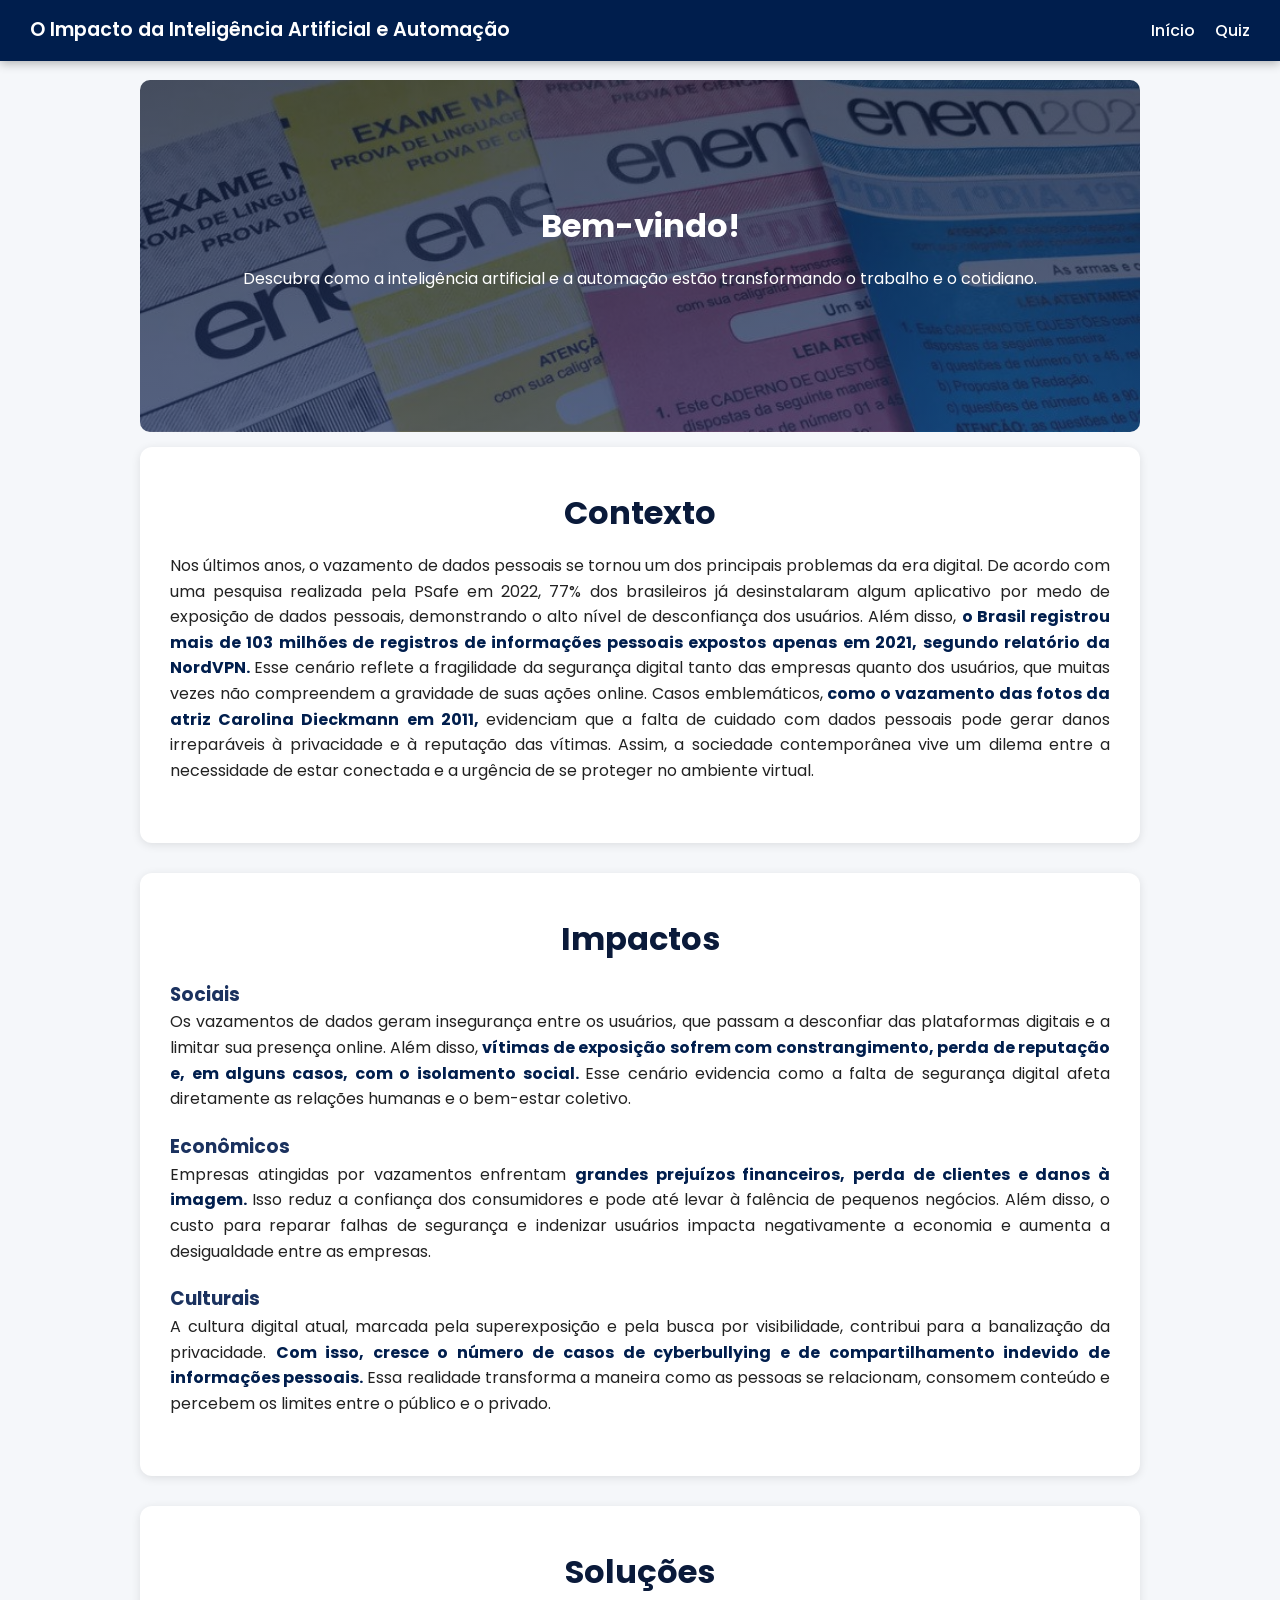
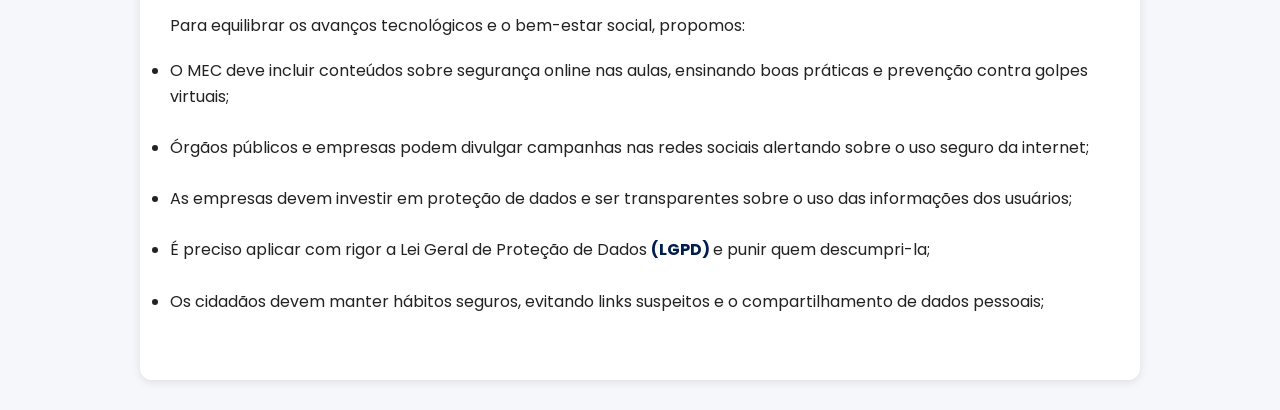
==== index.html @ 109a64a0 "Commit inicial" ====
<!DOCTYPE html>
<html lang="pt-br">
<head>
    <meta charset="UTF-8">
    <meta name="viewport" content="width=device-width, initial-scale=1.0">
    <title>IA e Automação - Site Educativo</title>
    <link rel="stylesheet" href="css/style.css">

</head>
<body>
    <header>
        <h1>O Impacto da Inteligência Artificial e Automação</h1>
        <nav>
            <ul>
                <li><a href="index.html">Início</a></li>
                <li><a href="quiz.html">Quiz</a></li>
            </ul>
        </nav>
    </header>

 
    <section id="inicio">
        <h2 class="bemvindo">Bem-vindo!</h2>
        <p> Descubra como a inteligência artificial e a automação estão transformando o trabalho e o cotidiano.</p>
    </section>

    <section id="contexto">
        <h2>Contexto</h2>
        <p>Nos últimos anos, o vazamento de dados pessoais se tornou um dos principais problemas da era digital. De acordo com uma pesquisa realizada pela PSafe em 2022,
             77% dos brasileiros já desinstalaram algum aplicativo por medo de exposição de dados pessoais, demonstrando o alto nível de desconfiança dos usuários. Além disso,
            <B> o Brasil registrou mais de 103 milhões de registros de informações pessoais expostos apenas em 2021, segundo relatório da NordVPN. </B>
    Esse cenário reflete a fragilidade da segurança digital tanto das empresas quanto dos usuários, que muitas vezes não compreendem a gravidade de suas ações online. Casos emblemáticos,<B> como o vazamento das fotos da atriz Carolina Dieckmann em 2011, </B>
    evidenciam que a falta de cuidado com dados pessoais pode gerar danos irreparáveis à privacidade e à reputação das vítimas. Assim, a sociedade contemporânea vive um dilema entre a necessidade de estar conectada e a urgência de se proteger no ambiente virtual.</p>

    </section>

 
    <section id="impactos">
        <h2>Impactos</h2>
        <h3>Sociais</h3>
        <p>Os vazamentos de dados geram insegurança entre os usuários, que passam a desconfiar das plataformas digitais e a limitar sua presença online. Além disso, <B> vítimas de exposição sofrem com constrangimento, perda de reputação e, em alguns casos, com o isolamento social. </B> Esse cenário evidencia como a falta de segurança digital afeta diretamente as relações humanas e o bem-estar coletivo.</p>
        <h3>Econômicos</h3>
        <p>Empresas atingidas por vazamentos enfrentam <B>grandes prejuízos financeiros, perda de clientes e danos à imagem. </B> Isso reduz a confiança dos consumidores e pode até levar à falência de pequenos negócios. Além disso, o custo para reparar falhas de segurança e indenizar usuários impacta negativamente a economia e aumenta a desigualdade entre as empresas.</p>
        <h3>Culturais</h3>
        <p>A cultura digital atual, marcada pela superexposição e pela busca por visibilidade, contribui para a banalização da privacidade. <b> Com isso, cresce o número de casos de cyberbullying e de compartilhamento indevido de informações pessoais.</b> Essa realidade transforma a maneira como as pessoas se relacionam, consomem conteúdo e percebem os limites entre o público e o privado.</p>
    </section>

    <section id="solucoes">
        <h2>Soluções</h2>
        <p>Para equilibrar os avanços tecnológicos e o bem-estar social, propomos:</p>
        <ul>
            <li>O MEC deve incluir conteúdos sobre segurança online nas aulas, ensinando boas práticas e prevenção contra golpes virtuais;</li><br>
            <li>Órgãos públicos e empresas podem divulgar campanhas nas redes sociais alertando sobre o uso seguro da internet;</li><br>
            <li>As empresas devem investir em proteção de dados e ser transparentes sobre o uso das informações dos usuários;</li> <br>
            <li>É preciso aplicar com rigor a Lei Geral de Proteção de Dados <b> (LGPD) </b> e punir quem descumpri-la;</li><br>
            <li>Os cidadãos devem manter hábitos seguros, evitando links suspeitos e o compartilhamento de dados pessoais;</li><br>
        </ul>
    </section>
</body>
</html>
---- css/style.css ----
@import url('https://fonts.googleapis.com/css2?family=Poppins:wght@300;400;600&display=swap');

* {
    margin: 0;
    padding: 0;
    box-sizing: border-box;
    scroll-behavior: smooth;
}

body {
    font-family: 'Poppins', sans-serif;
    background-color: #f5f7fa;
    color: #222;
    line-height: 1.6;
}

header {
    position: fixed;
    top: 0;
    width: 100%;
    background-color: #001e4d;
    color: #fff;
    display: flex;
    justify-content: space-between;
    align-items: center;
    padding: 15px 30px;
    box-shadow: 0 2px 10px rgba(0, 0, 0, 0.3);
    z-index: 1000;
}

header h1 {
    font-size: 1.2rem;
    font-weight: 600;
}

nav ul {
    display: flex;
    list-style: none;
    gap: 20px;
}

nav a {
    color: #fff;
    text-decoration: none;
    font-weight: 500;
    transition: color 0.3s;
}

nav a:hover {
    color: #4fd1c5;
}

section {
    padding: 100px 20px 60px;
    max-width: 1000px;
    margin: 0 auto;
}

section h2 {
    font-size: 2rem;
    margin-bottom: 15px;
    color: #0a1a3a;
    text-align: center;
}

section p {

    margin-bottom: 20px;
    text-align: justify;
}

#inicio p{
    text-align: center;
}

#inicio {
  text-align: center;
  background-image: 
    linear-gradient(rgba(10, 26, 58, 0.7), rgba(27, 50, 95, 0.7)), 
    url('../imagens/enem-prova.jpg');
  background-size: cover;
  background-position: center;
  background-repeat: no-repeat;
  color: #fff;
  border-radius: 10px;
  padding: 120px 20px;
  margin-top: 80px;
  margin-bottom: 15px;
}

#inicio img {
    width: 200px;
    margin-top: 20px;
    filter: drop-shadow(0 0 10px rgba(0, 0, 0, 0.4));
}

#contexto, #impactos, #solucoes {
    background-color: #fff;
    border-radius: 12px;
    padding: 40px 30px;
    margin-bottom: 30px;
    box-shadow: 0 2px 10px rgba(0, 0, 0, 0.1);
}

#contexto h3, #impactos h3, #solucoes h3 {
    margin-top: 15px;
    color: #1b325f;
}

footer {
    text-align: center;
    padding: 20px;
    background-color: #0a1a3a;
    color: #fff;
    margin-top: 50px;
}

@media (max-width: 768px) {
    nav ul {
        flex-direction: column;
        background-color: #0a1a3a;
        position: absolute;
        top: 60px;
        right: 0;
        width: 200px;
        padding: 10px;
        display: none;
    }

    nav ul.mostrar {
        display: flex;
    }

    header {
        flex-wrap: wrap;
    }

    #inicio img {
        width: 150px;
    }
}

.bemvindo{
    color: white;
}

b{
    color: #001e4d;

}
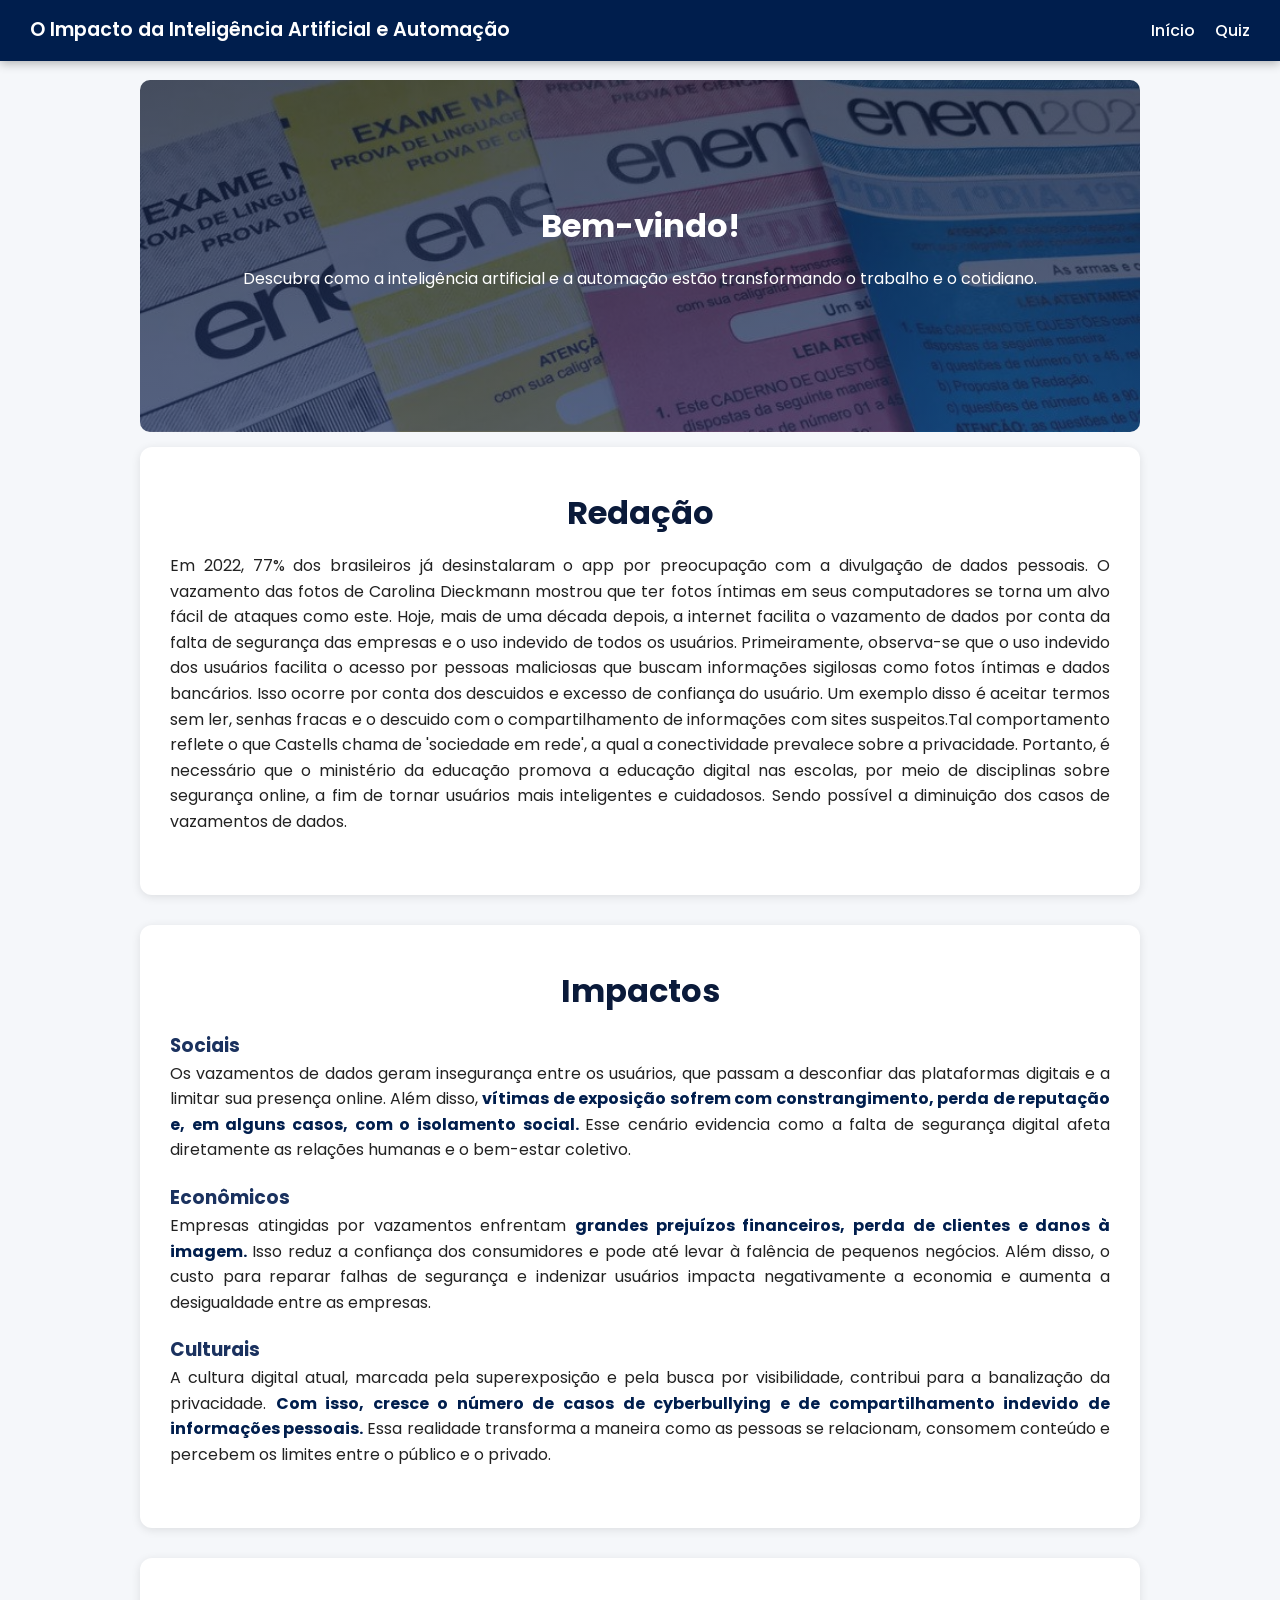
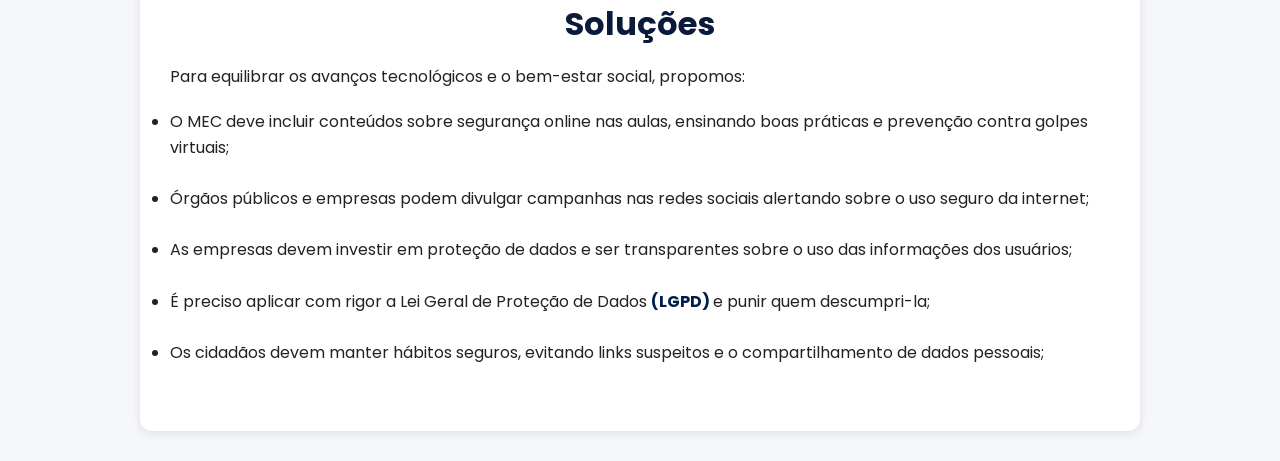
==== commit 5cdae745: "Redação adicionada" ====
--- a/index.html
+++ b/index.html
@@ -25,12 +25,12 @@
     </section>
 
     <section id="contexto">
-        <h2>Contexto</h2>
-        <p>Nos últimos anos, o vazamento de dados pessoais se tornou um dos principais problemas da era digital. De acordo com uma pesquisa realizada pela PSafe em 2022,
-             77% dos brasileiros já desinstalaram algum aplicativo por medo de exposição de dados pessoais, demonstrando o alto nível de desconfiança dos usuários. Além disso,
-            <B> o Brasil registrou mais de 103 milhões de registros de informações pessoais expostos apenas em 2021, segundo relatório da NordVPN. </B>
-    Esse cenário reflete a fragilidade da segurança digital tanto das empresas quanto dos usuários, que muitas vezes não compreendem a gravidade de suas ações online. Casos emblemáticos,<B> como o vazamento das fotos da atriz Carolina Dieckmann em 2011, </B>
-    evidenciam que a falta de cuidado com dados pessoais pode gerar danos irreparáveis à privacidade e à reputação das vítimas. Assim, a sociedade contemporânea vive um dilema entre a necessidade de estar conectada e a urgência de se proteger no ambiente virtual.</p>
+        <h2>Redação</h2>
+        <p>Em 2022, 77% dos brasileiros já desinstalaram o app por preocupação com a divulgação de dados pessoais. O vazamento das fotos de Carolina Dieckmann mostrou que ter fotos íntimas em seus computadores se torna um alvo fácil de ataques como este. Hoje, mais de uma década depois, a internet facilita o vazamento de dados por conta da falta de segurança das empresas e o uso indevido de todos os usuários. 	
+Primeiramente, observa-se que o uso indevido dos usuários facilita o acesso por pessoas maliciosas que buscam informações sigilosas como fotos íntimas e dados bancários. Isso ocorre por conta dos descuidos e excesso de confiança do usuário. Um exemplo disso é aceitar termos sem ler, senhas fracas e o descuido com o compartilhamento de informações com sites suspeitos.Tal comportamento reflete o que Castells chama de 'sociedade em rede', 
+            a qual a conectividade prevalece sobre a privacidade.
+Portanto, é necessário que o ministério da educação promova a educação digital nas escolas, por meio de disciplinas sobre segurança online, a fim de tornar usuários mais inteligentes e cuidadosos. Sendo possível a diminuição dos casos de vazamentos de dados.
+</p>
 
     </section>
 
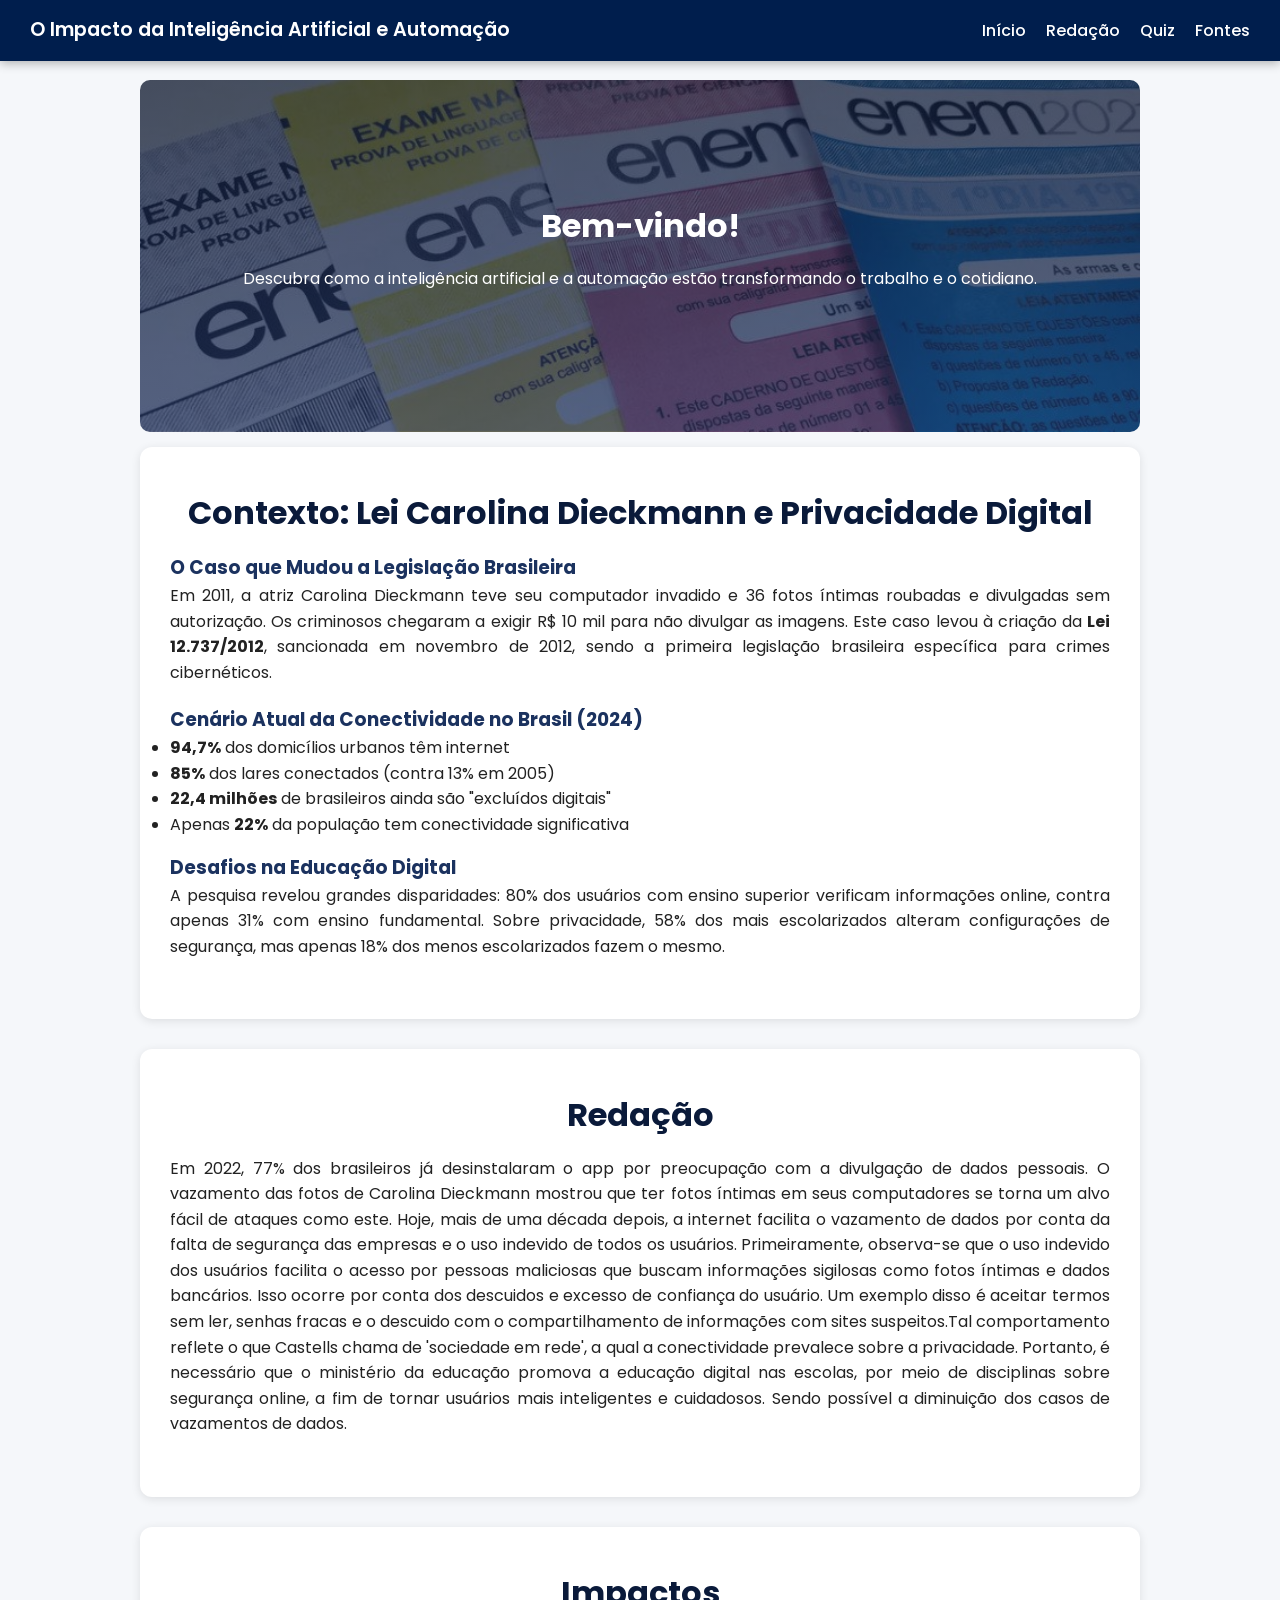
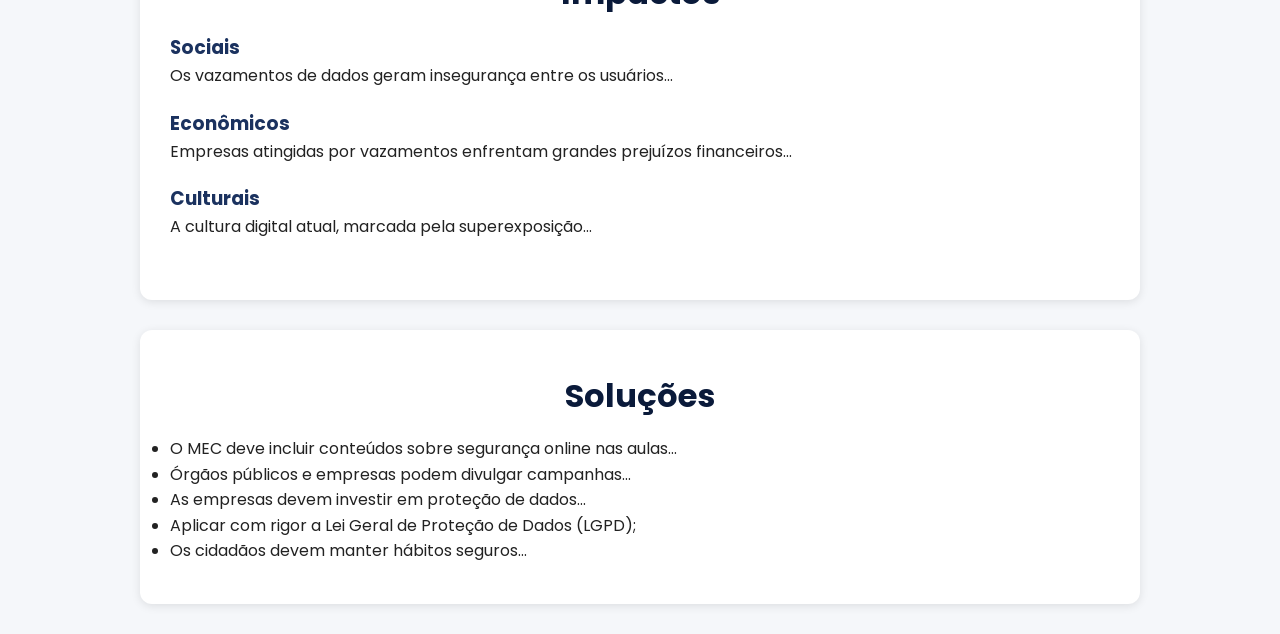
==== commit d2fc0351: "commit 3" ====
--- a/index.html
+++ b/index.html
@@ -5,56 +5,74 @@
     <meta name="viewport" content="width=device-width, initial-scale=1.0">
     <title>IA e Automação - Site Educativo</title>
     <link rel="stylesheet" href="css/style.css">
+</head>
 
-</head>
 <body>
     <header>
         <h1>O Impacto da Inteligência Artificial e Automação</h1>
         <nav>
             <ul>
                 <li><a href="index.html">Início</a></li>
+                <li><a href="#contexto">Redação</a></li>
                 <li><a href="quiz.html">Quiz</a></li>
+                <li><a href="fontes.html">Fontes</a></li>
             </ul>
         </nav>
     </header>
 
- 
     <section id="inicio">
         <h2 class="bemvindo">Bem-vindo!</h2>
-        <p> Descubra como a inteligência artificial e a automação estão transformando o trabalho e o cotidiano.</p>
+        <p>Descubra como a inteligência artificial e a automação estão transformando o trabalho e o cotidiano.</p>
+    </section>
+
+
+    <section id="contexto">
+        <h2>Contexto: Lei Carolina Dieckmann e Privacidade Digital</h2>
+        <div class="contexto-resumo">
+            <h3>O Caso que Mudou a Legislação Brasileira</h3>
+            <p>Em 2011, a atriz Carolina Dieckmann teve seu computador invadido e 36 fotos íntimas roubadas e divulgadas sem autorização. Os criminosos chegaram a exigir R$ 10 mil para não divulgar as imagens. Este caso levou à criação da <strong>Lei 12.737/2012</strong>, sancionada em novembro de 2012, sendo a primeira legislação brasileira específica para crimes cibernéticos.</p>
+            
+            <h3>Cenário Atual da Conectividade no Brasil (2024)</h3>
+            <ul>
+                <li><strong>94,7%</strong> dos domicílios urbanos têm internet</li>
+                <li><strong>85%</strong> dos lares conectados (contra 13% em 2005)</li>
+                <li><strong>22,4 milhões</strong> de brasileiros ainda são "excluídos digitais"</li>
+                <li>Apenas <strong>22%</strong> da população tem conectividade significativa</li>
+            </ul>
+
+            <h3>Desafios na Educação Digital</h3>
+            <p>A pesquisa revelou grandes disparidades: 80% dos usuários com ensino superior verificam informações online, contra apenas 31% com ensino fundamental. Sobre privacidade, 58% dos mais escolarizados alteram configurações de segurança, mas apenas 18% dos menos escolarizados fazem o mesmo.</p>
+        </div>
     </section>
 
     <section id="contexto">
         <h2>Redação</h2>
-        <p>Em 2022, 77% dos brasileiros já desinstalaram o app por preocupação com a divulgação de dados pessoais. O vazamento das fotos de Carolina Dieckmann mostrou que ter fotos íntimas em seus computadores se torna um alvo fácil de ataques como este. Hoje, mais de uma década depois, a internet facilita o vazamento de dados por conta da falta de segurança das empresas e o uso indevido de todos os usuários. 	
-Primeiramente, observa-se que o uso indevido dos usuários facilita o acesso por pessoas maliciosas que buscam informações sigilosas como fotos íntimas e dados bancários. Isso ocorre por conta dos descuidos e excesso de confiança do usuário. Um exemplo disso é aceitar termos sem ler, senhas fracas e o descuido com o compartilhamento de informações com sites suspeitos.Tal comportamento reflete o que Castells chama de 'sociedade em rede', 
-            a qual a conectividade prevalece sobre a privacidade.
-Portanto, é necessário que o ministério da educação promova a educação digital nas escolas, por meio de disciplinas sobre segurança online, a fim de tornar usuários mais inteligentes e cuidadosos. Sendo possível a diminuição dos casos de vazamentos de dados.
-</p>
-
+        <p>Em 2022, 77% dos brasileiros já desinstalaram o app por preocupação com a divulgação de dados pessoais. O vazamento das fotos de Carolina Dieckmann mostrou que ter fotos íntimas em seus computadores se torna um alvo fácil de ataques como este. Hoje, mais de uma década depois, a internet facilita o vazamento de dados por conta da falta de segurança das empresas e o uso indevido de todos os usuários. Primeiramente, observa-se que o uso indevido dos usuários facilita o acesso por pessoas maliciosas que buscam informações sigilosas como fotos íntimas e dados bancários. Isso ocorre por conta dos descuidos e excesso de confiança do usuário. Um exemplo disso é aceitar termos sem ler, senhas fracas e o descuido com o compartilhamento de informações com sites suspeitos.Tal comportamento reflete o que Castells chama de 'sociedade em rede', a qual a conectividade prevalece sobre a privacidade. Portanto, é necessário que o ministério da educação promova a educação digital nas escolas, por meio de disciplinas sobre segurança online, a fim de tornar usuários mais inteligentes e cuidadosos. Sendo possível a diminuição dos casos de vazamentos de dados.
     </section>
 
- 
     <section id="impactos">
         <h2>Impactos</h2>
+
         <h3>Sociais</h3>
-        <p>Os vazamentos de dados geram insegurança entre os usuários, que passam a desconfiar das plataformas digitais e a limitar sua presença online. Além disso, <B> vítimas de exposição sofrem com constrangimento, perda de reputação e, em alguns casos, com o isolamento social. </B> Esse cenário evidencia como a falta de segurança digital afeta diretamente as relações humanas e o bem-estar coletivo.</p>
+        <p>Os vazamentos de dados geram insegurança entre os usuários...</p>
+
         <h3>Econômicos</h3>
-        <p>Empresas atingidas por vazamentos enfrentam <B>grandes prejuízos financeiros, perda de clientes e danos à imagem. </B> Isso reduz a confiança dos consumidores e pode até levar à falência de pequenos negócios. Além disso, o custo para reparar falhas de segurança e indenizar usuários impacta negativamente a economia e aumenta a desigualdade entre as empresas.</p>
+        <p>Empresas atingidas por vazamentos enfrentam grandes prejuízos financeiros...</p>
+
         <h3>Culturais</h3>
-        <p>A cultura digital atual, marcada pela superexposição e pela busca por visibilidade, contribui para a banalização da privacidade. <b> Com isso, cresce o número de casos de cyberbullying e de compartilhamento indevido de informações pessoais.</b> Essa realidade transforma a maneira como as pessoas se relacionam, consomem conteúdo e percebem os limites entre o público e o privado.</p>
+        <p>A cultura digital atual, marcada pela superexposição...</p>
     </section>
 
     <section id="solucoes">
         <h2>Soluções</h2>
-        <p>Para equilibrar os avanços tecnológicos e o bem-estar social, propomos:</p>
         <ul>
-            <li>O MEC deve incluir conteúdos sobre segurança online nas aulas, ensinando boas práticas e prevenção contra golpes virtuais;</li><br>
-            <li>Órgãos públicos e empresas podem divulgar campanhas nas redes sociais alertando sobre o uso seguro da internet;</li><br>
-            <li>As empresas devem investir em proteção de dados e ser transparentes sobre o uso das informações dos usuários;</li> <br>
-            <li>É preciso aplicar com rigor a Lei Geral de Proteção de Dados <b> (LGPD) </b> e punir quem descumpri-la;</li><br>
-            <li>Os cidadãos devem manter hábitos seguros, evitando links suspeitos e o compartilhamento de dados pessoais;</li><br>
+            <li>O MEC deve incluir conteúdos sobre segurança online nas aulas...</li>
+            <li>Órgãos públicos e empresas podem divulgar campanhas...</li>
+            <li>As empresas devem investir em proteção de dados...</li>
+            <li>Aplicar com rigor a Lei Geral de Proteção de Dados (LGPD);</li>
+            <li>Os cidadãos devem manter hábitos seguros...</li>
         </ul>
     </section>
+
 </body>
 </html>
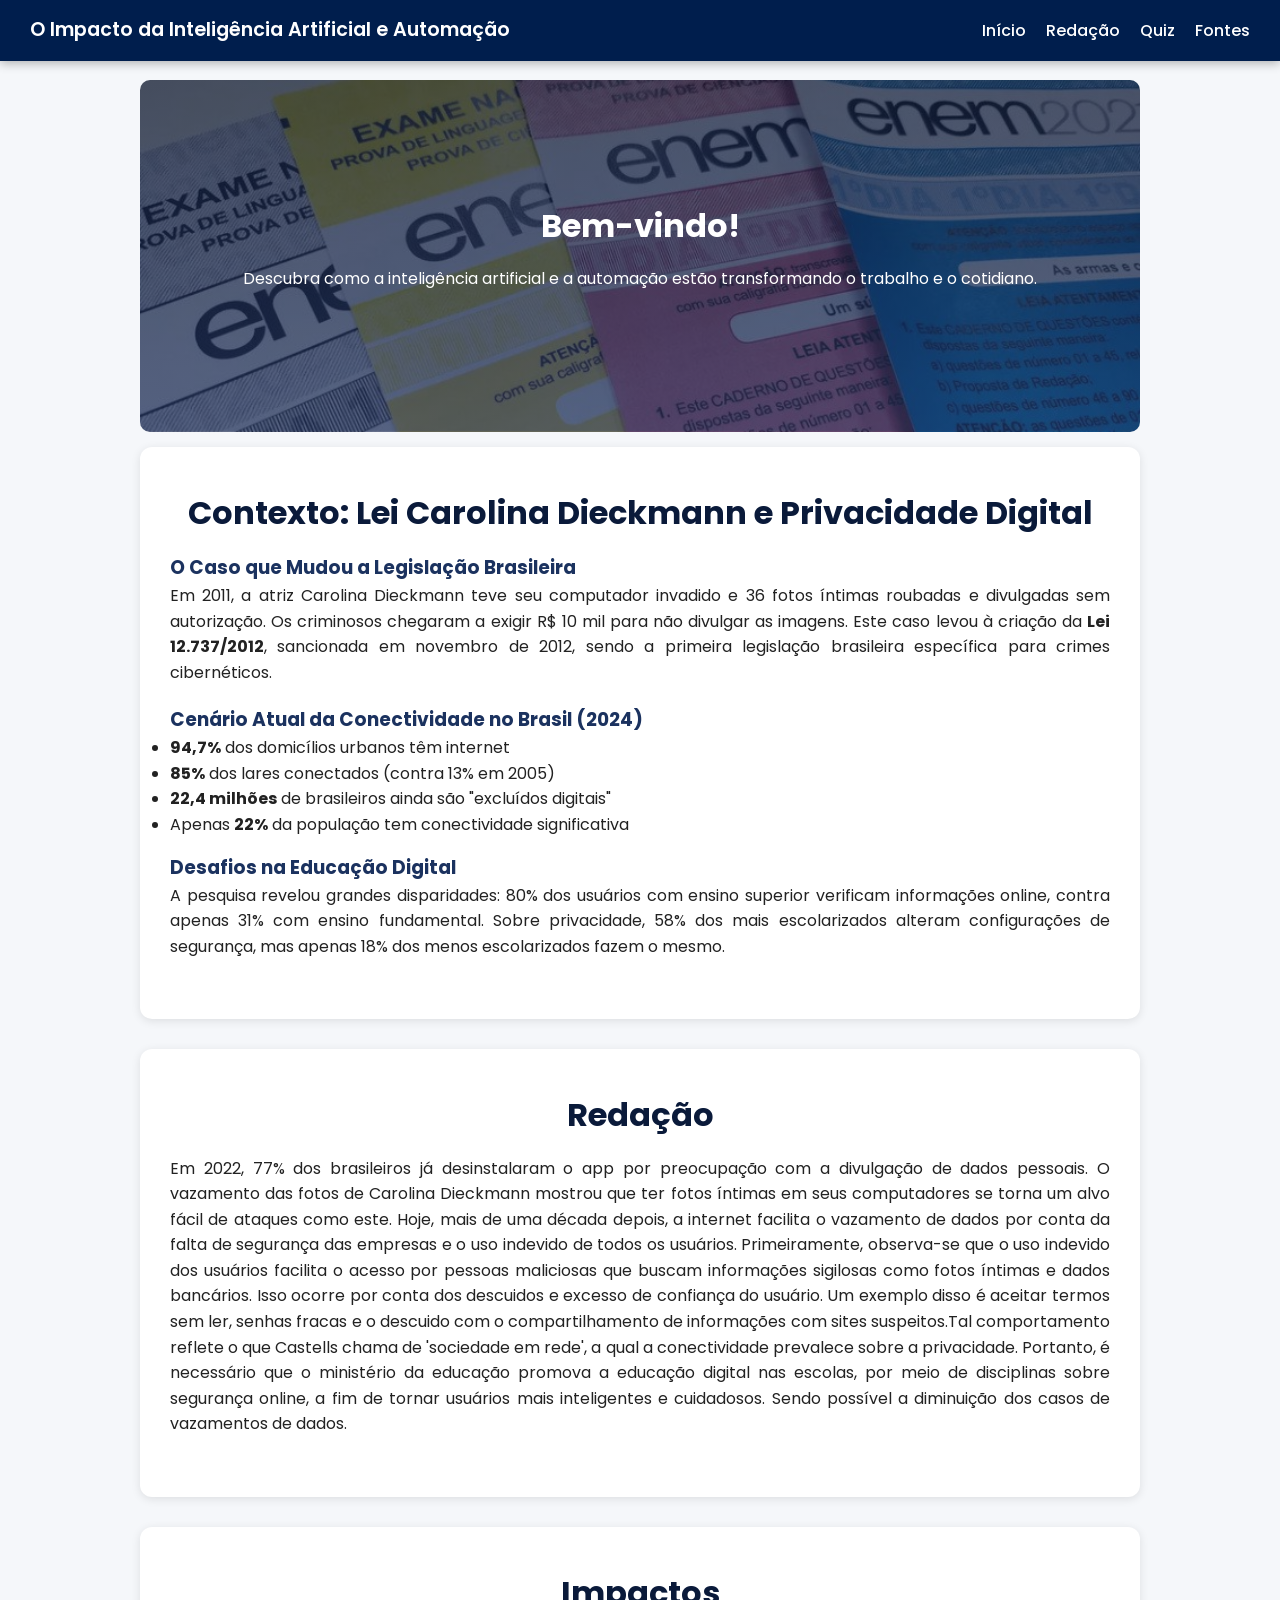
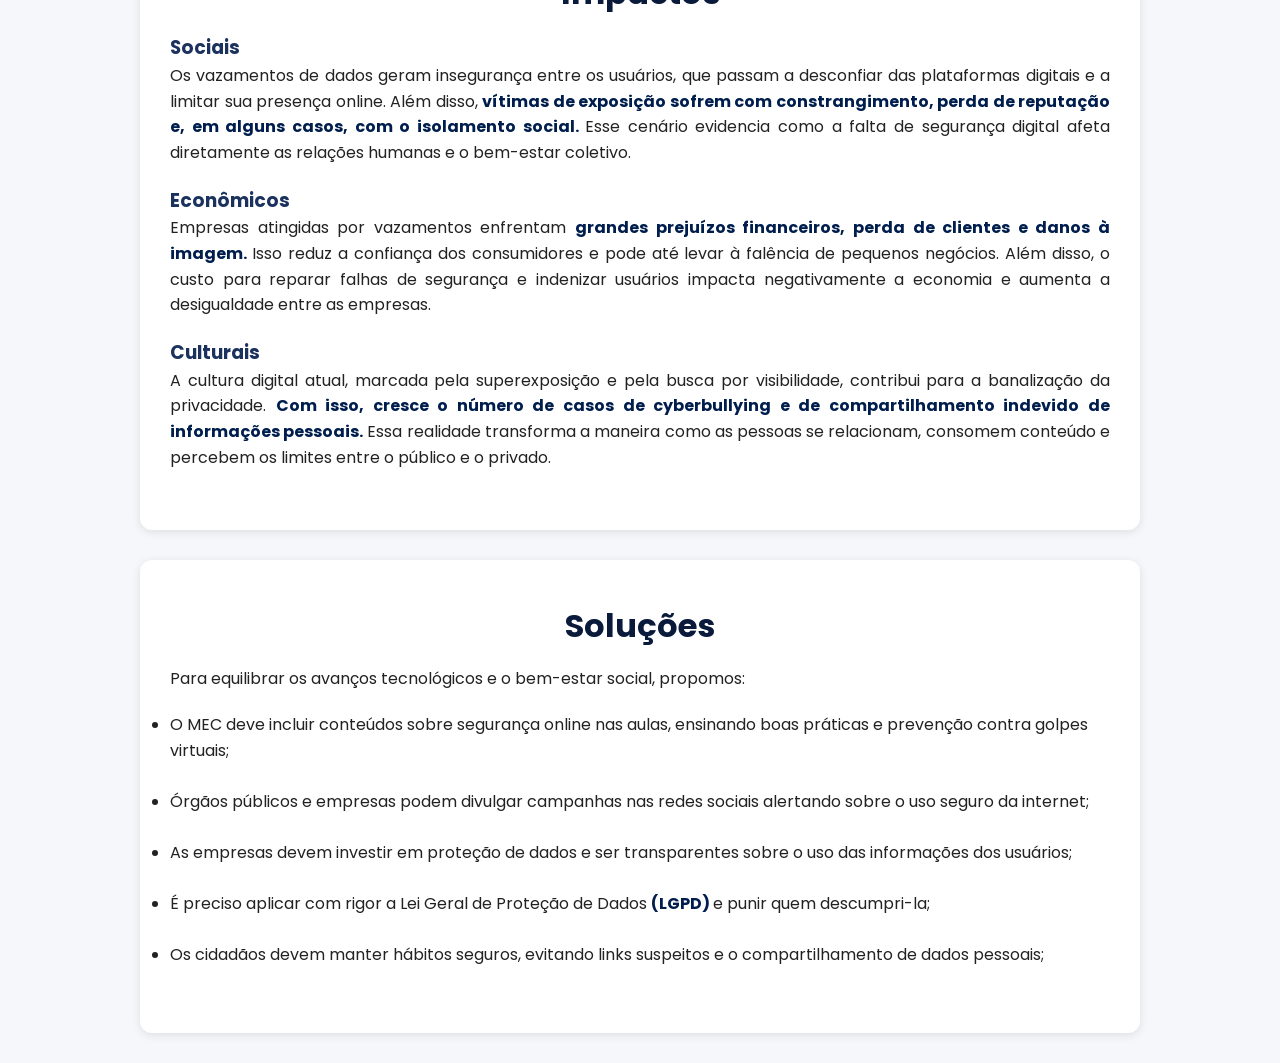
==== commit 3e2e321a: "commit 3" ====
--- a/index.html
+++ b/index.html
@@ -52,25 +52,23 @@
 
     <section id="impactos">
         <h2>Impactos</h2>
-
         <h3>Sociais</h3>
-        <p>Os vazamentos de dados geram insegurança entre os usuários...</p>
-
+        <p>Os vazamentos de dados geram insegurança entre os usuários, que passam a desconfiar das plataformas digitais e a limitar sua presença online. Além disso, <B> vítimas de exposição sofrem com constrangimento, perda de reputação e, em alguns casos, com o isolamento social. </B> Esse cenário evidencia como a falta de segurança digital afeta diretamente as relações humanas e o bem-estar coletivo.</p>
         <h3>Econômicos</h3>
-        <p>Empresas atingidas por vazamentos enfrentam grandes prejuízos financeiros...</p>
-
+        <p>Empresas atingidas por vazamentos enfrentam <B>grandes prejuízos financeiros, perda de clientes e danos à imagem. </B> Isso reduz a confiança dos consumidores e pode até levar à falência de pequenos negócios. Além disso, o custo para reparar falhas de segurança e indenizar usuários impacta negativamente a economia e aumenta a desigualdade entre as empresas.</p>
         <h3>Culturais</h3>
-        <p>A cultura digital atual, marcada pela superexposição...</p>
+        <p>A cultura digital atual, marcada pela superexposição e pela busca por visibilidade, contribui para a banalização da privacidade. <b> Com isso, cresce o número de casos de cyberbullying e de compartilhamento indevido de informações pessoais.</b> Essa realidade transforma a maneira como as pessoas se relacionam, consomem conteúdo e percebem os limites entre o público e o privado.</p>
     </section>
 
-    <section id="solucoes">
+       <section id="solucoes">
         <h2>Soluções</h2>
+        <p>Para equilibrar os avanços tecnológicos e o bem-estar social, propomos:</p>
         <ul>
-            <li>O MEC deve incluir conteúdos sobre segurança online nas aulas...</li>
-            <li>Órgãos públicos e empresas podem divulgar campanhas...</li>
-            <li>As empresas devem investir em proteção de dados...</li>
-            <li>Aplicar com rigor a Lei Geral de Proteção de Dados (LGPD);</li>
-            <li>Os cidadãos devem manter hábitos seguros...</li>
+            <li>O MEC deve incluir conteúdos sobre segurança online nas aulas, ensinando boas práticas e prevenção contra golpes virtuais;</li><br>
+            <li>Órgãos públicos e empresas podem divulgar campanhas nas redes sociais alertando sobre o uso seguro da internet;</li><br>
+            <li>As empresas devem investir em proteção de dados e ser transparentes sobre o uso das informações dos usuários;</li> <br>
+            <li>É preciso aplicar com rigor a Lei Geral de Proteção de Dados <b> (LGPD) </b> e punir quem descumpri-la;</li><br>
+            <li>Os cidadãos devem manter hábitos seguros, evitando links suspeitos e o compartilhamento de dados pessoais;</li><br>
         </ul>
     </section>
 
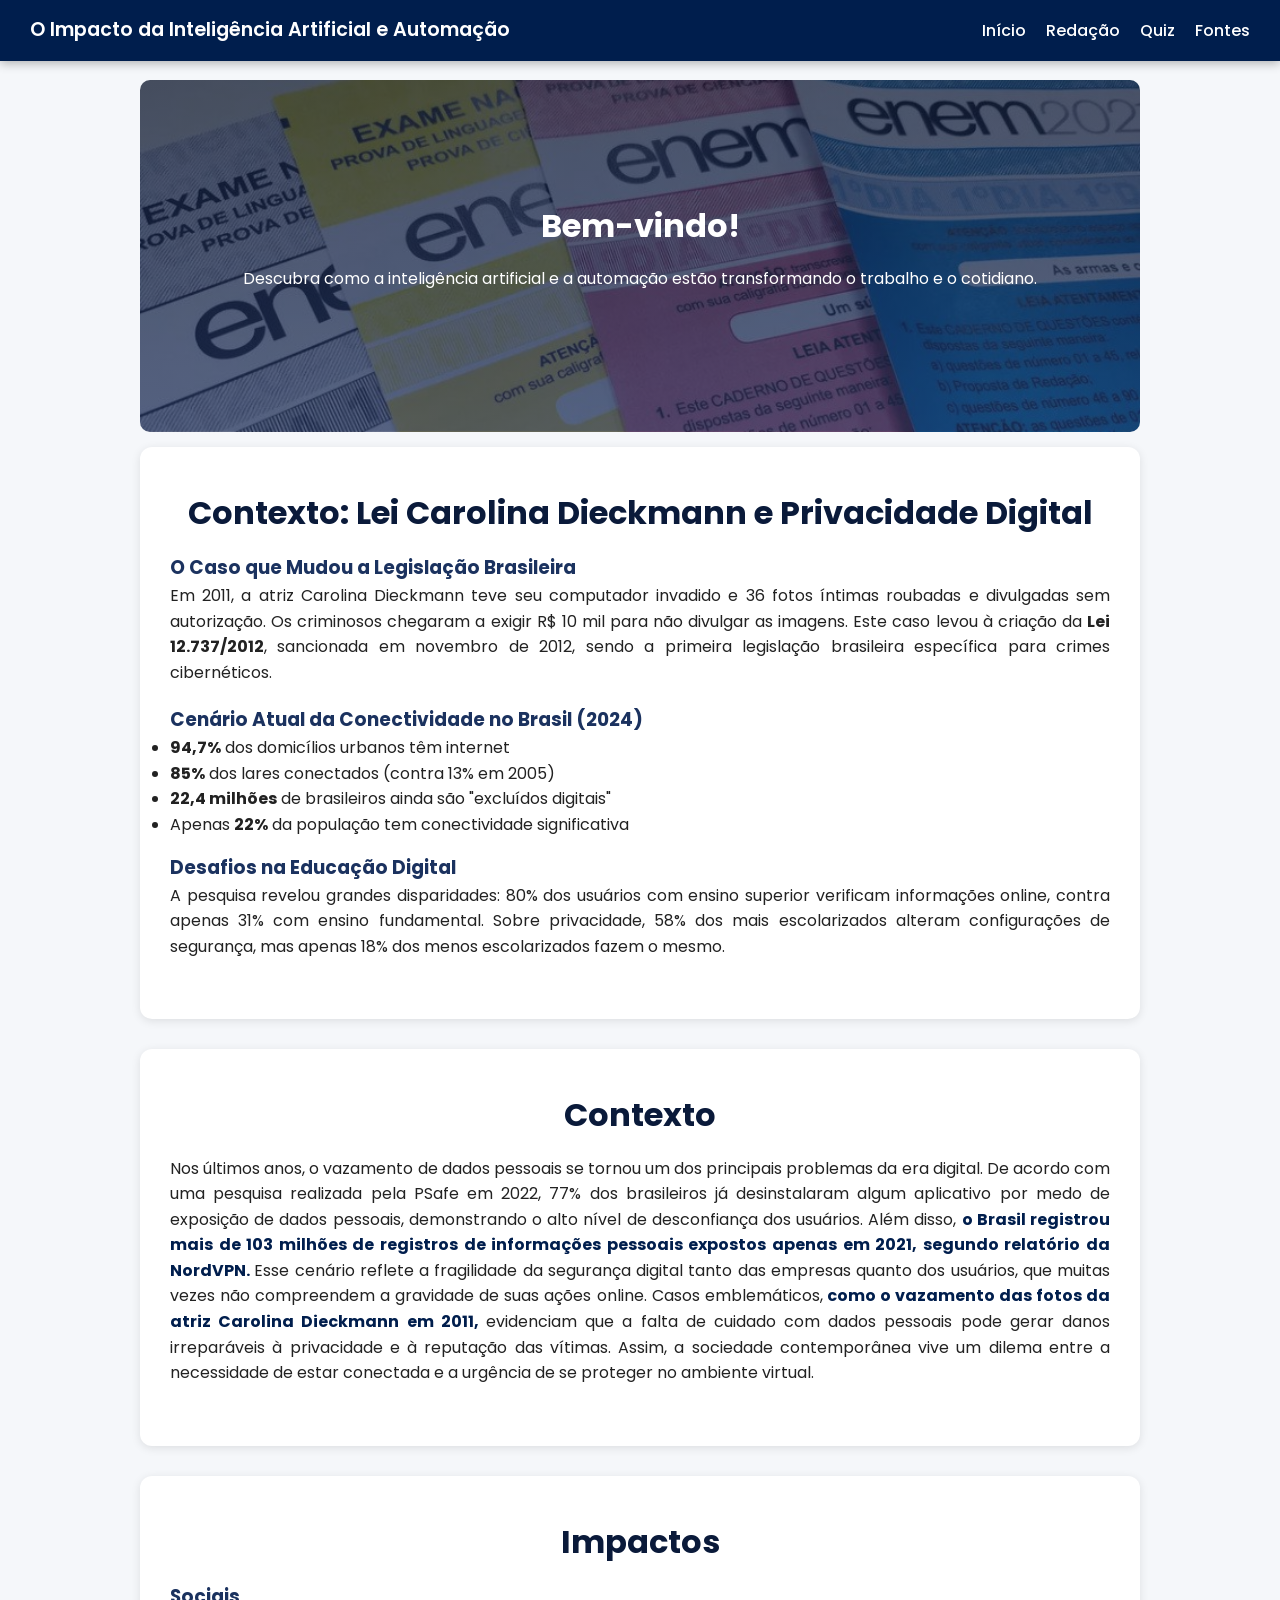
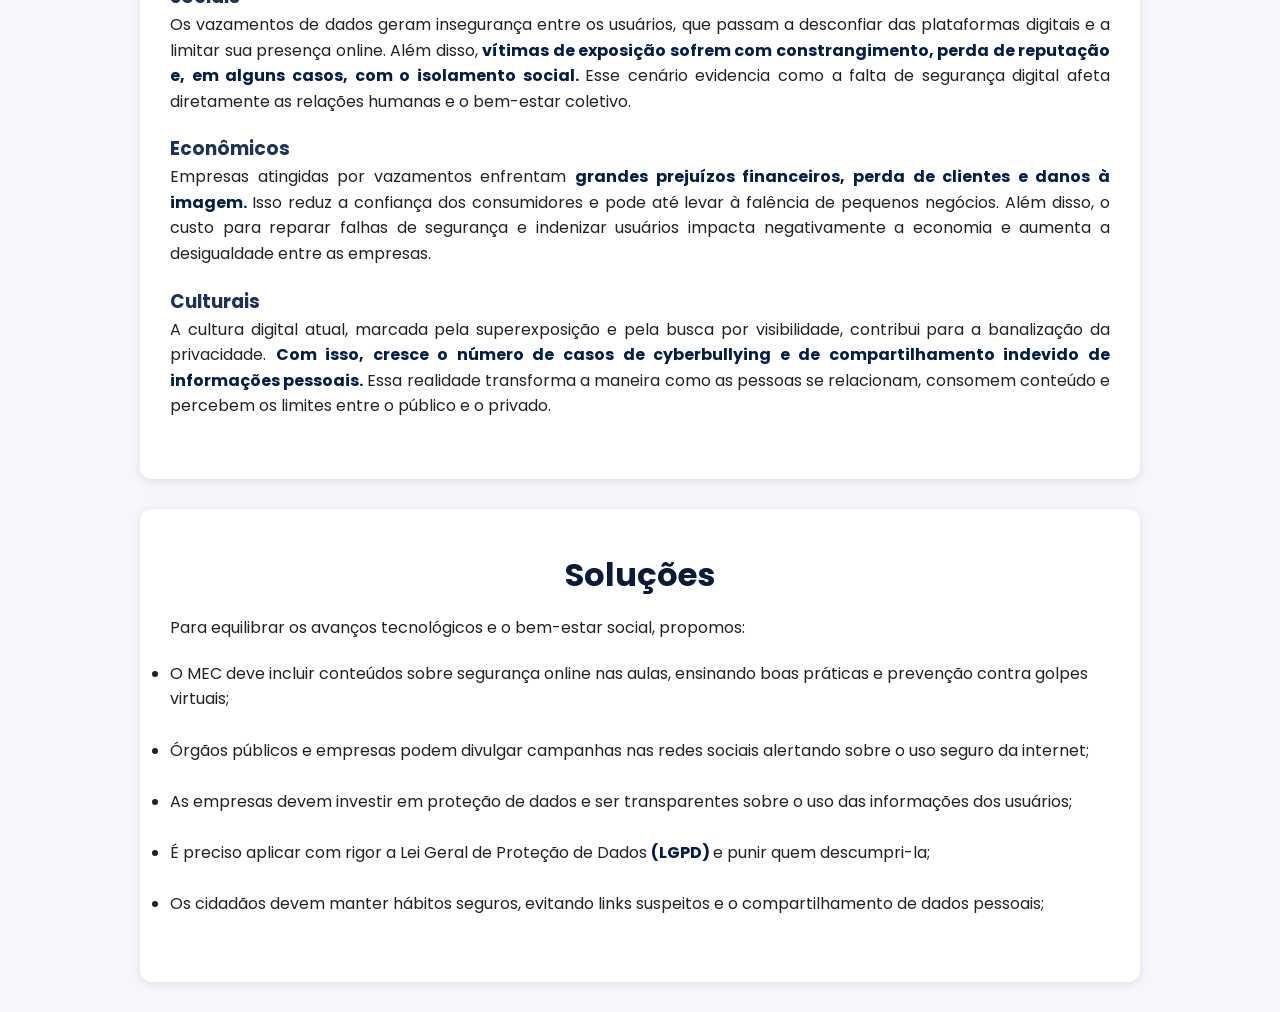
==== commit bf5e4799: "Merge branch 'master' of https://github.com/Kovaleskii/enemkaren" ====
--- a/index.html
+++ b/index.html
@@ -46,8 +46,13 @@
     </section>
 
     <section id="contexto">
-        <h2>Redação</h2>
-        <p>Em 2022, 77% dos brasileiros já desinstalaram o app por preocupação com a divulgação de dados pessoais. O vazamento das fotos de Carolina Dieckmann mostrou que ter fotos íntimas em seus computadores se torna um alvo fácil de ataques como este. Hoje, mais de uma década depois, a internet facilita o vazamento de dados por conta da falta de segurança das empresas e o uso indevido de todos os usuários. Primeiramente, observa-se que o uso indevido dos usuários facilita o acesso por pessoas maliciosas que buscam informações sigilosas como fotos íntimas e dados bancários. Isso ocorre por conta dos descuidos e excesso de confiança do usuário. Um exemplo disso é aceitar termos sem ler, senhas fracas e o descuido com o compartilhamento de informações com sites suspeitos.Tal comportamento reflete o que Castells chama de 'sociedade em rede', a qual a conectividade prevalece sobre a privacidade. Portanto, é necessário que o ministério da educação promova a educação digital nas escolas, por meio de disciplinas sobre segurança online, a fim de tornar usuários mais inteligentes e cuidadosos. Sendo possível a diminuição dos casos de vazamentos de dados.
+        <h2>Contexto</h2>
+        <p>Nos últimos anos, o vazamento de dados pessoais se tornou um dos principais problemas da era digital. De acordo com uma pesquisa realizada pela PSafe em 2022,
+             77% dos brasileiros já desinstalaram algum aplicativo por medo de exposição de dados pessoais, demonstrando o alto nível de desconfiança dos usuários. Além disso,
+            <B> o Brasil registrou mais de 103 milhões de registros de informações pessoais expostos apenas em 2021, segundo relatório da NordVPN. </B>
+    Esse cenário reflete a fragilidade da segurança digital tanto das empresas quanto dos usuários, que muitas vezes não compreendem a gravidade de suas ações online. Casos emblemáticos,<B> como o vazamento das fotos da atriz Carolina Dieckmann em 2011, </B>
+    evidenciam que a falta de cuidado com dados pessoais pode gerar danos irreparáveis à privacidade e à reputação das vítimas. Assim, a sociedade contemporânea vive um dilema entre a necessidade de estar conectada e a urgência de se proteger no ambiente virtual.</p>
+
     </section>
 
     <section id="impactos">
